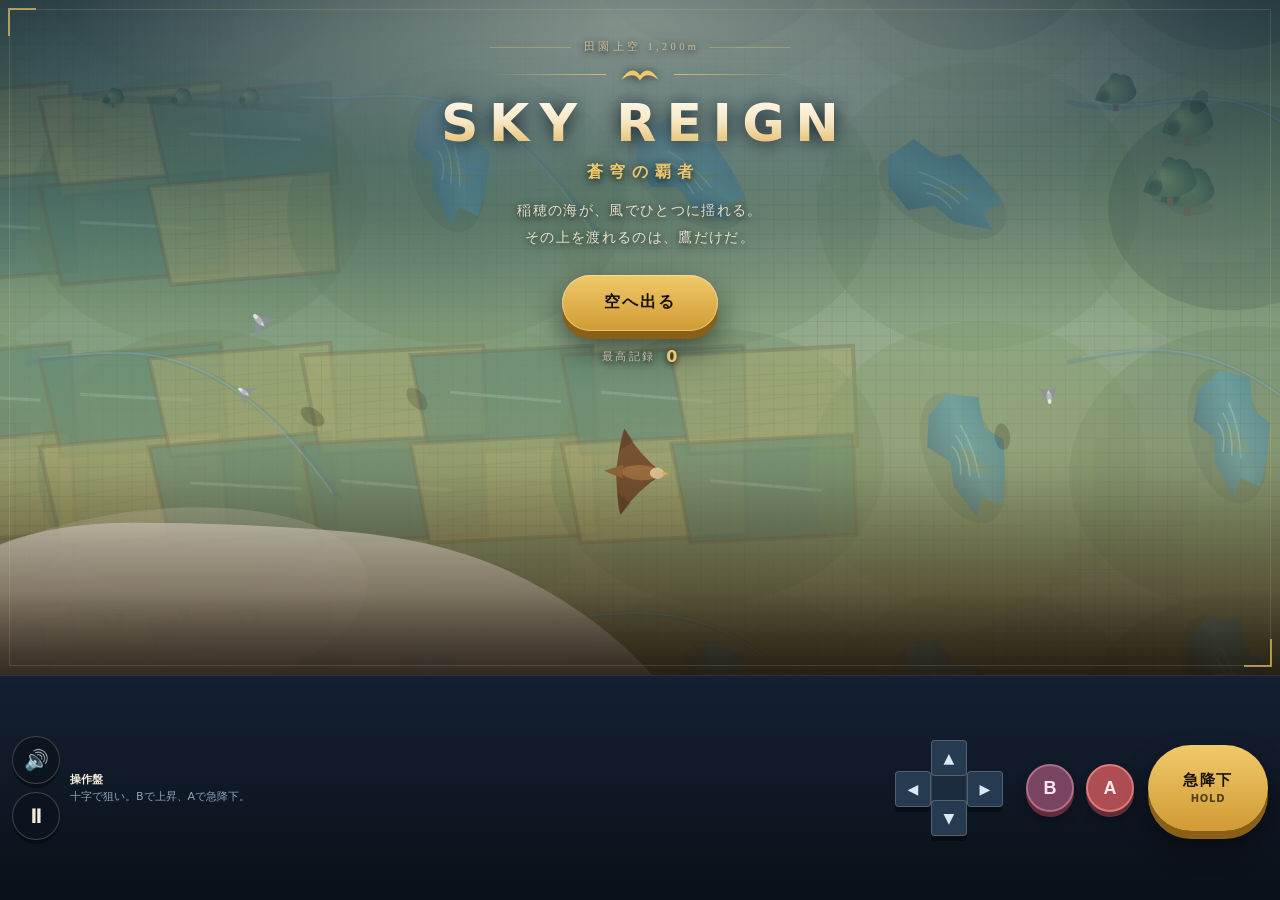
==== index.html @ 9cb368e4 "add Famicom-style d-pad and AB controls" ====
<!DOCTYPE html>
<html lang="ja">
<head>
<meta charset="utf-8">
<meta name="viewport" content="width=device-width,initial-scale=1,maximum-scale=1,user-scalable=no,viewport-fit=cover">
<title>SKY REIGN 〜蒼穹の覇者〜</title>
<meta property="og:title" content="SKY REIGN 〜蒼穹の覇者〜">
<meta property="og:description" content="スマホ・PCのブラウザで遊べる無料ゲームです。インストール不要！">
<meta property="og:url" content="https://titan11111.github.io/231-sky-reign/">
<meta property="og:type" content="website">
<meta name="twitter:card" content="summary">
<link rel="stylesheet" href="style.css">
</head>
<body>
<div id="safe-area-probe" aria-hidden="true"></div>
<div id="game-shell">
  <div id="game-stage">
    <div id="screen-wrap">
      <div class="veil" id="title">
        <div class="drift" aria-hidden="true">
          <svg class="drift-bird d1" viewBox="0 0 64 26"><path d="M2 21C13 4 24 3 32 15 40 3 51 4 62 21 49 12 39 13 32 22 25 13 15 12 2 21Z"/></svg>
          <svg class="drift-bird d2" viewBox="0 0 64 26"><path d="M2 21C13 4 24 3 32 15 40 3 51 4 62 21 49 12 39 13 32 22 25 13 15 12 2 21Z"/></svg>
          <svg class="drift-bird d3" viewBox="0 0 64 26"><path d="M2 21C13 4 24 3 32 15 40 3 51 4 62 21 49 12 39 13 32 22 25 13 15 12 2 21Z"/></svg>
          <svg class="drift-bird d4" viewBox="0 0 64 26"><path d="M2 21C13 4 24 3 32 15 40 3 51 4 62 21 49 12 39 13 32 22 25 13 15 12 2 21Z"/></svg>
        </div>
        <div class="frame" aria-hidden="true"></div>
        <div class="title-card">
          <p class="kicker" aria-hidden="true"><i></i><span>田園上空 1,200m</span><i></i></p>
          <div class="crest" aria-hidden="true">
            <i class="rule"></i>
            <svg class="crest-mark" viewBox="0 0 72 26"><path d="M4 22C16 3 27 2 36 14 45 2 56 3 68 22 53 11 43 12 36 23 29 12 19 11 4 22Z"/></svg>
            <i class="rule"></i>
          </div>
          <h1><span class="en">SKY REIGN</span><small>蒼穹の覇者</small></h1>
          <p class="lead">稲穂の海が、風でひとつに揺れる。<br>その上を渡れるのは、鷹だけだ。</p>
          <button type="button" class="game-btn" id="startBtn">空へ出る</button>
          <p class="best-line"><span>最高記録</span><b id="titleBest">0</b></p>
        </div>
      </div>
      <div class="veil hide" id="over">
        <div class="drift" aria-hidden="true">
          <svg class="drift-bird d2" viewBox="0 0 64 26"><path d="M2 21C13 4 24 3 32 15 40 3 51 4 62 21 49 12 39 13 32 22 25 13 15 12 2 21Z"/></svg>
          <svg class="drift-bird d3" viewBox="0 0 64 26"><path d="M2 21C13 4 24 3 32 15 40 3 51 4 62 21 49 12 39 13 32 22 25 13 15 12 2 21Z"/></svg>
          <svg class="drift-bird d4" viewBox="0 0 64 26"><path d="M2 21C13 4 24 3 32 15 40 3 51 4 62 21 49 12 39 13 32 22 25 13 15 12 2 21Z"/></svg>
        </div>
        <div class="frame" aria-hidden="true"></div>
        <div class="result-card">
          <p class="kicker"><i></i><span id="overKicker">日暮れ・帰巣</span><i></i></p>
          <h1 id="overTitle">狩り終了</h1>
          <p class="verse" id="overVerse">遠い山の端が赤い。明日、また同じ空へ。</p>
          <div class="score-block">
            <span class="score-label">総得点</span>
            <div class="big" id="finalScore">0</div>
          </div>
          <div class="row">
            <div>捕獲<b id="finalCatch">0</b></div>
            <div>最大コンボ<b id="finalCombo">0</b></div>
            <div>最高記録<b id="bestScore">0</b></div>
          </div>
          <button type="button" class="game-btn" id="againBtn">もう一度、空へ</button>
        </div>
      </div>
      <div class="veil hide" id="paused">
        <div class="frame" aria-hidden="true"></div>
        <h1>一時停止</h1>
        <p class="lead">下の ▶ でも戻れます。</p>
        <button type="button" class="game-btn" id="resumeBtn">再開する</button>
      </div>
      <canvas id="c" data-logical-width="390" data-logical-height="633"></canvas>
    </div>
  </div>
  <div id="control-deck" aria-label="操作盤">
    <div class="deck-tools">
      <button type="button" class="icon-btn" id="mute" aria-label="音のオン・オフ">🔊</button>
      <button type="button" class="icon-btn" id="pauseBtn" aria-label="一時停止">⏸</button>
    </div>
    <div class="deck-note"><b>操作盤</b><br>十字で狙い。Bで上昇、Aで急降下。</div>
    <div class="nes-dpad" aria-label="十字キー">
      <button type="button" class="dpad-key dpad-up" data-dir="up" aria-label="上">▲</button>
      <button type="button" class="dpad-key dpad-left" data-dir="left" aria-label="左">◀</button>
      <span class="dpad-center" aria-hidden="true"></span>
      <button type="button" class="dpad-key dpad-right" data-dir="right" aria-label="右">▶</button>
      <button type="button" class="dpad-key dpad-down" data-dir="down" aria-label="下">▼</button>
    </div>
    <div class="nes-actions" aria-label="ファミコンボタン">
      <button type="button" class="nes-button nes-b" data-action="rise" aria-label="Bボタン">B</button>
      <button type="button" class="nes-button nes-a" data-action="dive" aria-label="Aボタン">A</button>
    </div>
    <button type="button" id="btnDive" aria-label="急降下">急降下<small>HOLD</small></button>
  </div>
</div>
<audio id="bgmTitle" src="audio/open-sky.m4a" loop preload="none" playsinline webkit-playsinline></audio>
<audio id="bgmPlay" src="audio/soaring-horizons.m4a" loop preload="none" playsinline webkit-playsinline></audio>

<script src="script.js"></script>

</body>
</html>
---- style.css ----
*{margin:0;padding:0;box-sizing:border-box;-webkit-tap-highlight-color:transparent;
  -webkit-touch-callout:none;-webkit-user-select:none;user-select:none;touch-action:none}
html,body{width:100%;height:100%;overflow:hidden;overscroll-behavior:none;background:#0d1420;
  font-family:"Hiragino Kaku Gothic ProN","Yu Gothic",system-ui,sans-serif;
  color:#f2ead8;touch-action:none;user-select:none;position:fixed}
#safe-area-probe{position:fixed;left:0;top:0;width:1px;height:1px;
  --safe-top:env(safe-area-inset-top);--safe-bottom:env(safe-area-inset-bottom);
  visibility:hidden;pointer-events:none}

/* ハーネス契約: 上75% #game-stage / 下25% #control-deck。重ならない */
#game-shell{position:fixed;inset:0;width:100%;height:100%;height:100dvh;
  display:flex;flex-direction:column;touch-action:none}
#game-stage{position:relative;flex:0 0 75%;height:75%;min-height:0}
#screen-wrap{position:absolute;inset:0;overflow:hidden;background:#0d1420}
#c{display:block;position:absolute;inset:0;z-index:0;width:100%;height:100%;touch-action:none}
#control-deck{position:relative;flex:0 0 25%;height:25%;
  display:flex;align-items:center;gap:10px;
  padding:8px 12px max(8px,env(safe-area-inset-bottom,8px)) 12px;
  padding-left:max(12px,calc(12px + env(safe-area-inset-left,0px)));
  padding-right:max(12px,calc(12px + env(safe-area-inset-right,0px)));
  background:linear-gradient(180deg,#142033 0%,#0a1018 100%);
  border-top:1px solid rgba(242,234,216,.16);overflow:hidden;touch-action:none}
.deck-tools{display:flex;flex-direction:column;justify-content:center;gap:8px;flex-shrink:0}
.deck-note{flex:1 1 auto;font-size:11px;line-height:1.55;color:#8fa2b8;min-width:0}
.deck-note b{color:#f2ead8}

/* ファミコン配置：十字キーを左、B→Aを右に置く */
.nes-dpad{position:relative;flex:0 0 126px;width:126px;height:96px;filter:drop-shadow(0 5px 0 rgba(0,0,0,.35))}
.dpad-key,.dpad-center{position:absolute;width:36px;height:36px;min-width:36px;min-height:36px;padding:0;border-radius:4px;background:#263a51;border:1px solid rgba(242,234,216,.22);box-shadow:none;color:#dce8f5;font-size:14px;letter-spacing:0;z-index:1}
.dpad-key:active,.dpad-key.is-held{transform:translateY(2px);box-shadow:inset 0 0 0 2px rgba(240,201,106,.62);background:#355371}
.dpad-up{left:45px;top:0}.dpad-left{left:9px;top:31px}.dpad-right{right:9px;top:31px}.dpad-down{left:45px;bottom:0}
.dpad-center{left:45px;top:31px;background:#1c2b3d;border-color:rgba(242,234,216,.12);z-index:0}
.nes-actions{display:flex;align-items:center;gap:12px;flex:0 0 auto;padding:0 4px}
.nes-button{width:48px;height:48px;min-width:48px;min-height:48px;padding:0;border-radius:50%;font-family:Arial,sans-serif;font-size:18px;font-weight:900;letter-spacing:0;color:#ffe9ee;background:#a54857;border:2px solid #d2757e;box-shadow:0 5px 0 #622c3a,0 7px 12px rgba(0,0,0,.3)}
.nes-button:active,.nes-button.is-held{transform:translateY(4px) scale(.95);box-shadow:0 1px 0 #622c3a;background:#d0606b}
.nes-b{background:#78445f;border-color:#af6d8a}.nes-a{background:#af4d54;border-color:#dc7b78}

.veil{position:absolute;inset:0;z-index:2;display:flex;flex-direction:column;
  align-items:center;justify-content:center;gap:14px;padding:20px;text-align:center;
  background:radial-gradient(120% 90% at 50% 30%,rgba(20,38,58,.86),rgba(6,10,16,.96))}
.veil.hide{display:none}
h1{font-size:clamp(22px,7vw,36px);letter-spacing:.16em;font-weight:900;line-height:1.25}
h1 small{display:block;font-size:.38em;letter-spacing:.3em;font-weight:600;color:#d9b25e;margin-top:8px}
.lead{font-size:13px;line-height:1.8;color:#c3cedd;max-width:22em}
button{font:inherit;font-weight:800;letter-spacing:.14em;font-size:16px;color:#1a1206;
  background:linear-gradient(#f0c96a,#d19b34);border:0;border-radius:999px;
  padding:15px 42px;box-shadow:0 8px 0 #8a5f18,0 14px 26px rgba(0,0,0,.5);cursor:pointer;
  min-height:56px;touch-action:manipulation;transition:transform .08s ease,opacity .08s ease,box-shadow .08s ease}
button:active,button.is-pressed{transform:translateY(5px) scale(.98);box-shadow:0 3px 0 #8a5f18;opacity:.9}
.icon-btn{width:48px;height:48px;min-width:48px;min-height:48px;padding:0;letter-spacing:0;
  font-size:20px;border-radius:50%;color:#f2ead8;
  background:rgba(13,20,32,.92);border:1px solid rgba(242,234,216,.22);box-shadow:0 4px 0 rgba(0,0,0,.4)}
.icon-btn:active,.icon-btn.is-pressed{transform:scale(.92);box-shadow:0 2px 0 rgba(0,0,0,.4)}
#btnDive{flex:0 0 auto;min-width:120px;min-height:72px;height:min(86px,78%);
  padding:8px 22px;letter-spacing:.12em;font-size:15px;line-height:1.15}
#btnDive small{display:block;font-size:10px;letter-spacing:.08em;font-weight:600;opacity:.72;margin-top:4px}
#btnDive.is-held,#btnDive:active{transform:scale(.92) translateY(4px);box-shadow:0 2px 0 #8a5f18}
@media (max-width:720px){
  .deck-note{font-size:9px;line-height:1.45}
  .nes-dpad{flex-basis:108px;width:108px;height:84px;transform:scale(.88);transform-origin:center}
  .nes-actions{gap:6px;padding:0}
  .nes-button{width:42px;height:42px;min-width:42px;min-height:42px;font-size:16px}
  #btnDive{min-width:72px;padding:8px 10px;font-size:11px}
}
@media (max-width:470px){
  .deck-note{display:none}
  .deck-tools{gap:4px}
  .nes-dpad{flex-basis:104px;width:104px}
  .nes-actions{gap:4px}
  #btnDive{min-width:64px;padding-left:6px;padding-right:6px}
}
audio{position:absolute;width:0;height:0;opacity:0;pointer-events:none}
.big{font-size:clamp(34px,11.5vw,60px);font-weight:900;color:#f0c96a;line-height:1}
.row{display:flex;gap:0;font-size:13px;color:#9fb0c4}
.row b{display:block;font-size:20px;color:#f2ead8;font-weight:800;margin-top:4px}

/* ================= 共通の額縁と小見出し ================= */
.frame{position:absolute;inset:9px;z-index:1;pointer-events:none;
  border:1px solid rgba(240,201,106,.16)}
.frame::before,.frame::after{content:"";position:absolute;width:26px;height:26px;
  border:2px solid rgba(240,201,106,.66)}
.frame::before{top:-2px;left:-2px;border-right:0;border-bottom:0}
.frame::after{right:-2px;bottom:-2px;border-left:0;border-top:0}

.kicker{display:flex;align-items:center;gap:10px;width:min(300px,80vw);
  font-family:"Hiragino Mincho ProN","Yu Mincho",YuMincho,serif;
  font-size:10.5px;letter-spacing:.32em;text-indent:.32em;color:#cdbe9a;
  text-shadow:0 2px 6px rgba(0,0,0,.85)}
.kicker i{flex:1 1 auto;height:1px;background:rgba(240,201,106,.34)}
.kicker span{flex:0 0 auto;white-space:nowrap}

/* ================= タイトル幕：上空カントリー ================= */
#title{
  justify-content:flex-start;gap:0;overflow:hidden;
  padding:clamp(14px,5.2vh,40px) 20px 16px;
  background:
    radial-gradient(122% 72% at 50% 3%,rgba(186,220,240,.26) 0%,rgba(34,62,88,.10) 42%,rgba(0,0,0,0) 70%),
    linear-gradient(180deg,rgba(9,19,31,.66) 0%,rgba(12,26,40,.28) 26%,rgba(255,226,178,.05) 48%,rgba(255,196,126,.09) 66%,rgba(58,34,14,.34) 88%,rgba(26,15,7,.62) 100%);
}
/* 朝の光がゆっくり呼吸する */
@keyframes sun-breathe{0%,100%{opacity:.5}50%{opacity:.95}}
#title::before{content:"";position:absolute;inset:0;z-index:0;pointer-events:none;
  background:radial-gradient(62% 32% at 50% 3%,rgba(255,240,204,.28),rgba(255,240,204,0) 72%);
  animation:sun-breathe 11s ease-in-out infinite}
/* 地表側にたまる靄 */
#title::after{content:"";position:absolute;left:0;right:0;bottom:0;height:30%;z-index:0;pointer-events:none;
  background:linear-gradient(180deg,rgba(34,22,10,0),rgba(44,28,12,.30) 58%,rgba(20,12,6,.62) 100%)}

/* 上空を横切る鳥のシルエット */
.drift{position:absolute;inset:-10% -14%;z-index:0;pointer-events:none}
.drift-bird{position:absolute;left:0;width:46px;height:auto;opacity:0;
  fill:rgba(16,24,34,.78);will-change:transform,opacity;
  filter:drop-shadow(0 3px 6px rgba(0,0,0,.28))}
@keyframes drift-across{
  0%{transform:translate3d(-16vw,0,0) rotate(-5deg);opacity:0}
  9%{opacity:var(--o)}
  46%{transform:translate3d(48vw,-5vh,0) rotate(3deg)}
  91%{opacity:var(--o)}
  100%{transform:translate3d(126vw,2vh,0) rotate(-4deg);opacity:0}
}
.d1{--o:.36;width:60px;top:15%;animation:drift-across 33s linear infinite}
.d2{--o:.24;width:38px;top:30%;animation:drift-across 51s linear -13s infinite}
.d3{--o:.15;width:24px;top:8%;animation:drift-across 69s linear -35s infinite}
.d4{--o:.28;width:48px;top:72%;animation:drift-across 43s linear -24s infinite}
@media (prefers-reduced-motion:reduce){
  .drift-bird{animation:none;opacity:var(--o)}
  #title::before{animation:none;opacity:.7}
}

.title-card{position:relative;z-index:1;display:flex;flex-direction:column;align-items:center}
.crest{display:flex;align-items:center;gap:13px;width:min(304px,80vw);margin:13px 0 14px}
.crest .rule{flex:1 1 auto;height:1px;background:linear-gradient(90deg,rgba(240,201,106,0),rgba(240,201,106,.8))}
.crest .rule:last-child{background:linear-gradient(90deg,rgba(240,201,106,.8),rgba(240,201,106,0))}
.crest-mark{flex:0 0 auto;width:42px;height:auto;fill:#f0c96a;
  filter:drop-shadow(0 1px 4px rgba(0,0,0,.75))}

#title h1{font-size:clamp(30px,10.5vw,52px);letter-spacing:.2em;text-indent:.2em;
  line-height:1.06;color:#fbf4e4}
#title h1 .en{display:block;color:#fbf4e4;
  filter:drop-shadow(0 2px 10px rgba(6,14,24,.9)) drop-shadow(0 0 30px rgba(150,196,228,.28))}
@supports ((-webkit-background-clip:text) or (background-clip:text)){
  #title h1 .en{background:linear-gradient(180deg,#fffaf0 0%,#f7e8c6 44%,#e3b65f 100%);
    -webkit-background-clip:text;background-clip:text;-webkit-text-fill-color:transparent}
}
#title h1 small{font-family:"Hiragino Mincho ProN","Yu Mincho",YuMincho,serif;
  font-size:.30em;letter-spacing:.42em;text-indent:.42em;font-weight:600;color:#f0c96a;
  margin-top:13px;text-shadow:0 2px 10px rgba(0,0,0,.85)}
#title .lead{font-family:"Hiragino Mincho ProN","Yu Mincho",YuMincho,serif;
  margin-top:16px;font-size:13.5px;line-height:2;letter-spacing:.1em;color:#e8e1ce;max-width:22em;
  text-shadow:0 2px 8px rgba(0,0,0,.9)}
#title #startBtn{margin-top:24px;
  box-shadow:0 8px 0 #8a5f18,0 16px 34px rgba(0,0,0,.6),inset 0 0 0 1px rgba(255,242,208,.4)}
.best-line{display:flex;align-items:center;gap:11px;margin-top:16px;
  font-size:11px;letter-spacing:.22em;color:#c9bea7;text-shadow:0 2px 6px rgba(0,0,0,.85)}
.best-line b{font-size:16px;font-weight:800;letter-spacing:.05em;color:#f0c96a}

/* ================= エンディング幕：日暮れの田園 ================= */
#over{
  justify-content:flex-start;gap:0;overflow:hidden;
  padding:clamp(12px,4.4vh,34px) 20px 16px;
  background:
    radial-gradient(98% 42% at 50% 100%,rgba(255,172,84,.24) 0%,rgba(255,150,64,.05) 54%,rgba(0,0,0,0) 80%),
    linear-gradient(180deg,rgba(7,14,26,.88) 0%,rgba(16,28,44,.52) 32%,rgba(36,24,16,.20) 54%,rgba(52,30,12,.34) 80%,rgba(22,12,6,.66) 100%);
}
#over::after{content:"";position:absolute;left:0;right:0;bottom:0;height:40%;z-index:0;pointer-events:none;
  background:linear-gradient(180deg,rgba(60,32,10,0),rgba(58,30,10,.22) 60%,rgba(18,10,5,.56) 100%)}
.result-card{position:relative;z-index:1;display:flex;flex-direction:column;align-items:center}
#over h1{margin-top:14px;font-family:"Hiragino Mincho ProN","Yu Mincho",YuMincho,serif;
  font-size:clamp(24px,8vw,40px);letter-spacing:.24em;text-indent:.24em;font-weight:700;color:#fbf4e4;
  text-shadow:0 2px 12px rgba(0,0,0,.9),0 0 34px rgba(255,178,96,.24)}
#over h1.rank-high{color:#ffe6ab;text-shadow:0 2px 12px rgba(0,0,0,.9),0 0 40px rgba(255,196,104,.45)}
.verse{font-family:"Hiragino Mincho ProN","Yu Mincho",YuMincho,serif;
  margin-top:12px;font-size:12.5px;line-height:2;letter-spacing:.1em;color:#e4dac4;max-width:22em;
  text-shadow:0 2px 8px rgba(0,0,0,.9)}
.score-block{display:flex;flex-direction:column;align-items:center;gap:5px;margin-top:16px}
.score-label{font-size:10px;letter-spacing:.34em;text-indent:.34em;color:#c2b393}
#over .big{color:#f8d488;text-shadow:0 3px 16px rgba(0,0,0,.7),0 0 34px rgba(240,180,92,.3)}
#over .row{margin-top:16px;padding-top:13px;border-top:1px solid rgba(240,201,106,.22)}
#over .row div{padding:0 14px;font-size:10.5px;letter-spacing:.16em;color:#bdae92}
#over .row div+div{border-left:1px solid rgba(240,201,106,.18)}
#over .row b{font-size:19px;color:#f6ead2;letter-spacing:.02em}
#over #againBtn{margin-top:22px;
  box-shadow:0 8px 0 #8a5f18,0 16px 34px rgba(0,0,0,.6),inset 0 0 0 1px rgba(255,242,208,.4)}

/* ================= 一時停止幕 ================= */
#paused h1{font-family:"Hiragino Mincho ProN","Yu Mincho",YuMincho,serif;letter-spacing:.3em;text-indent:.3em}

/* 画面が低い端末（SE・横向き）では余白と字を詰める */
@media (max-height:620px){
  #title{padding-top:10px}
  .crest{margin:9px 0 10px}
  #title .lead{margin-top:11px;font-size:12.5px;line-height:1.85}
  #title #startBtn{margin-top:17px}
  .best-line{margin-top:11px}
  #over{padding-top:10px}
  #over h1{margin-top:9px}
  .verse{margin-top:8px;line-height:1.85}
  .score-block{margin-top:10px}
  #over .row{margin-top:11px;padding-top:9px}
  #over #againBtn{margin-top:15px}
}
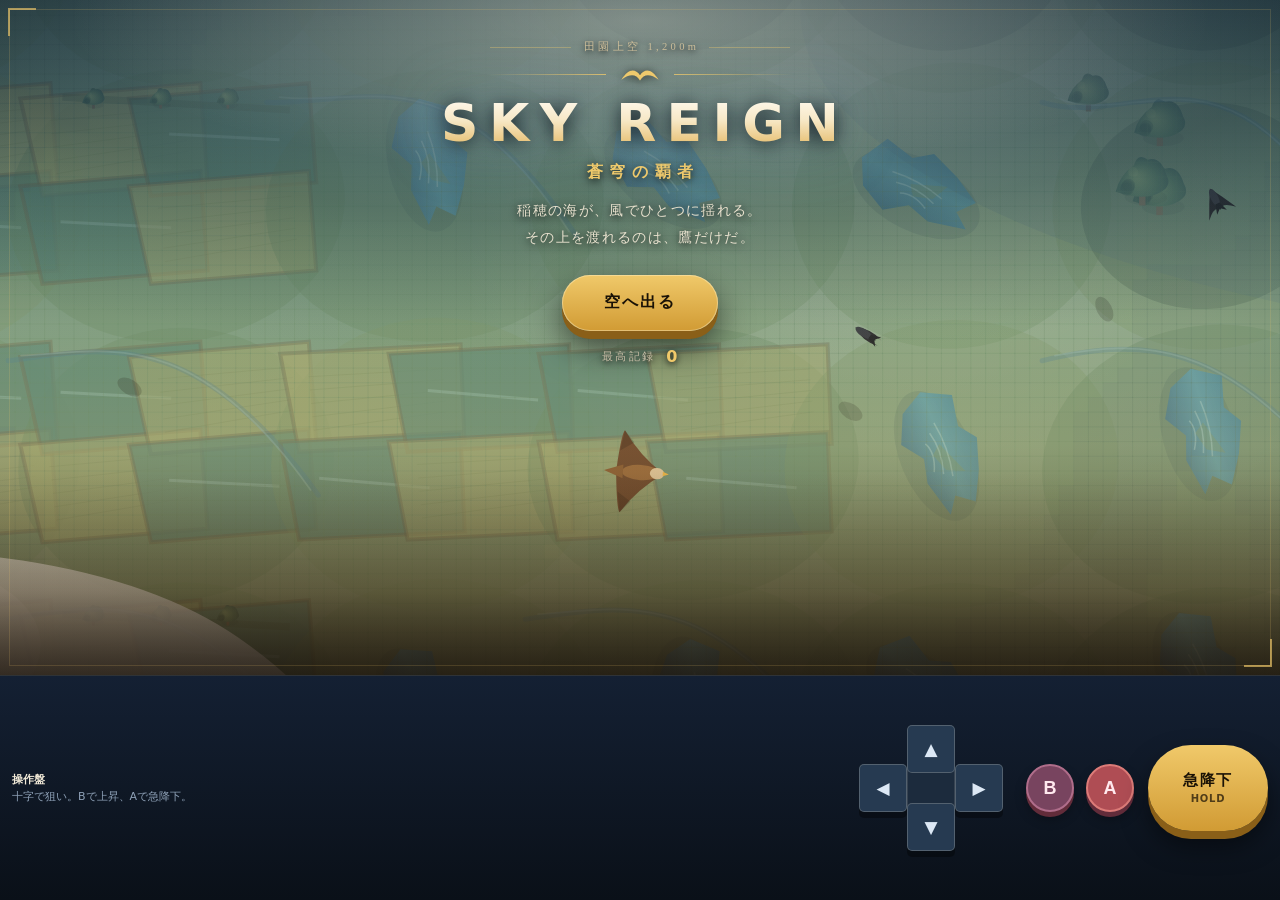
==== commit b756431e: "enlarge d-pad and remove deck icons" ====
--- a/index.html
+++ b/index.html
@@ -70,10 +70,6 @@
     </div>
   </div>
   <div id="control-deck" aria-label="操作盤">
-    <div class="deck-tools">
-      <button type="button" class="icon-btn" id="mute" aria-label="音のオン・オフ">🔊</button>
-      <button type="button" class="icon-btn" id="pauseBtn" aria-label="一時停止">⏸</button>
-    </div>
     <div class="deck-note"><b>操作盤</b><br>十字で狙い。Bで上昇、Aで急降下。</div>
     <div class="nes-dpad" aria-label="十字キー">
       <button type="button" class="dpad-key dpad-up" data-dir="up" aria-label="上">▲</button>
--- a/style.css
+++ b/style.css
@@ -20,16 +20,15 @@
   padding-right:max(12px,calc(12px + env(safe-area-inset-right,0px)));
   background:linear-gradient(180deg,#142033 0%,#0a1018 100%);
   border-top:1px solid rgba(242,234,216,.16);overflow:hidden;touch-action:none}
-.deck-tools{display:flex;flex-direction:column;justify-content:center;gap:8px;flex-shrink:0}
 .deck-note{flex:1 1 auto;font-size:11px;line-height:1.55;color:#8fa2b8;min-width:0}
 .deck-note b{color:#f2ead8}
 
 /* ファミコン配置：十字キーを左、B→Aを右に置く */
-.nes-dpad{position:relative;flex:0 0 126px;width:126px;height:96px;filter:drop-shadow(0 5px 0 rgba(0,0,0,.35))}
-.dpad-key,.dpad-center{position:absolute;width:36px;height:36px;min-width:36px;min-height:36px;padding:0;border-radius:4px;background:#263a51;border:1px solid rgba(242,234,216,.22);box-shadow:none;color:#dce8f5;font-size:14px;letter-spacing:0;z-index:1}
+.nes-dpad{position:relative;flex:0 0 162px;width:162px;height:126px;filter:drop-shadow(0 6px 0 rgba(0,0,0,.35))}
+.dpad-key,.dpad-center{position:absolute;width:48px;height:48px;min-width:48px;min-height:48px;padding:0;border-radius:5px;background:#263a51;border:1px solid rgba(242,234,216,.22);box-shadow:none;color:#dce8f5;font-size:17px;letter-spacing:0;z-index:1}
 .dpad-key:active,.dpad-key.is-held{transform:translateY(2px);box-shadow:inset 0 0 0 2px rgba(240,201,106,.62);background:#355371}
-.dpad-up{left:45px;top:0}.dpad-left{left:9px;top:31px}.dpad-right{right:9px;top:31px}.dpad-down{left:45px;bottom:0}
-.dpad-center{left:45px;top:31px;background:#1c2b3d;border-color:rgba(242,234,216,.12);z-index:0}
+.dpad-up{left:57px;top:0}.dpad-left{left:9px;top:39px}.dpad-right{right:9px;top:39px}.dpad-down{left:57px;bottom:0}
+.dpad-center{left:57px;top:39px;background:#1c2b3d;border-color:rgba(242,234,216,.12);z-index:0}
 .nes-actions{display:flex;align-items:center;gap:12px;flex:0 0 auto;padding:0 4px}
 .nes-button{width:48px;height:48px;min-width:48px;min-height:48px;padding:0;border-radius:50%;font-family:Arial,sans-serif;font-size:18px;font-weight:900;letter-spacing:0;color:#ffe9ee;background:#a54857;border:2px solid #d2757e;box-shadow:0 5px 0 #622c3a,0 7px 12px rgba(0,0,0,.3)}
 .nes-button:active,.nes-button.is-held{transform:translateY(4px) scale(.95);box-shadow:0 1px 0 #622c3a;background:#d0606b}
@@ -57,15 +56,14 @@
 #btnDive.is-held,#btnDive:active{transform:scale(.92) translateY(4px);box-shadow:0 2px 0 #8a5f18}
 @media (max-width:720px){
   .deck-note{font-size:9px;line-height:1.45}
-  .nes-dpad{flex-basis:108px;width:108px;height:84px;transform:scale(.88);transform-origin:center}
+  .nes-dpad{flex-basis:142px;width:142px;height:112px;transform:scale(.9);transform-origin:center}
   .nes-actions{gap:6px;padding:0}
   .nes-button{width:42px;height:42px;min-width:42px;min-height:42px;font-size:16px}
   #btnDive{min-width:72px;padding:8px 10px;font-size:11px}
 }
 @media (max-width:470px){
   .deck-note{display:none}
-  .deck-tools{gap:4px}
-  .nes-dpad{flex-basis:104px;width:104px}
+  .nes-dpad{flex-basis:132px;width:132px}
   .nes-actions{gap:4px}
   #btnDive{min-width:64px;padding-left:6px;padding-right:6px}
 }
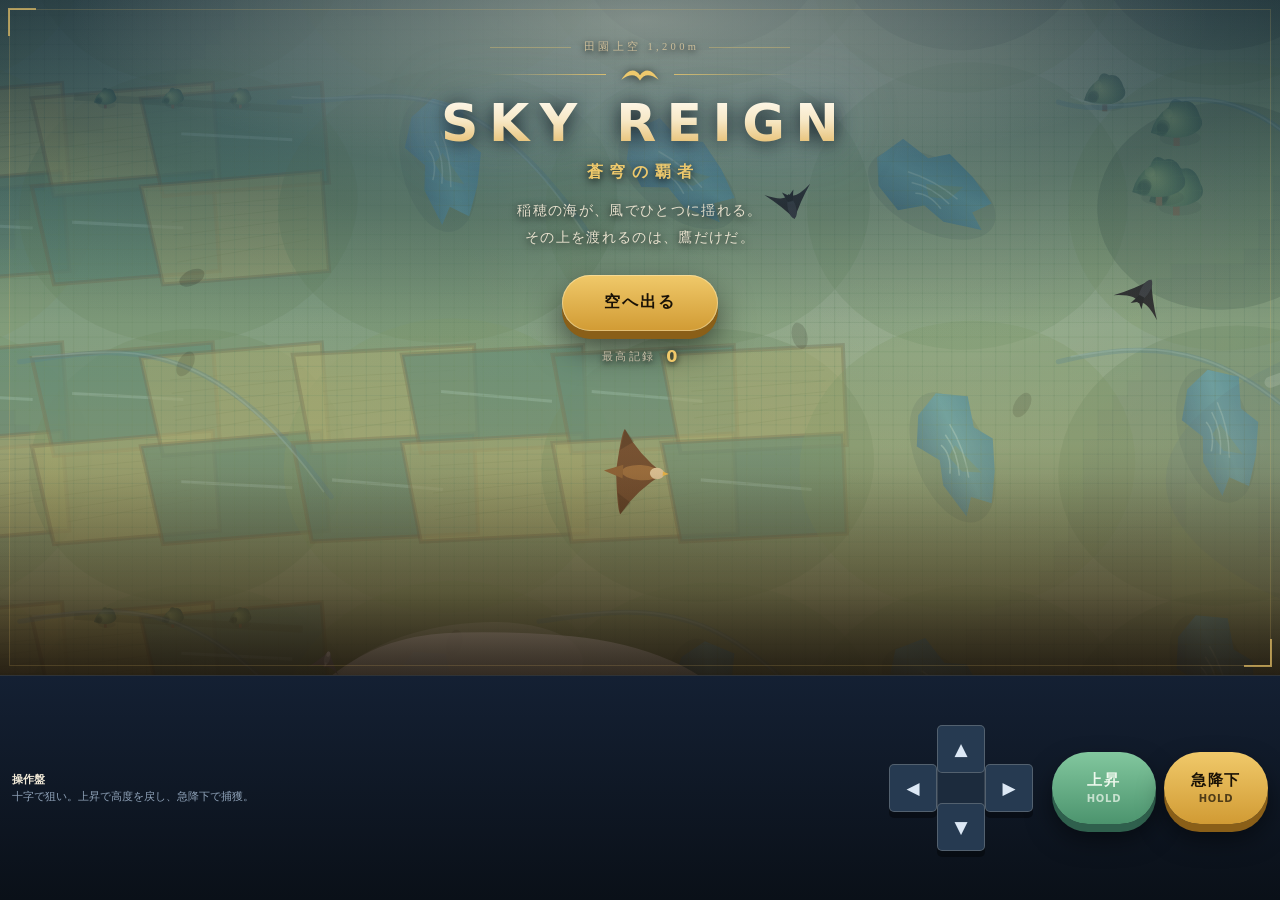
==== commit a6248b27: "add rise control for altitude management" ====
--- a/index.html
+++ b/index.html
@@ -70,7 +70,7 @@
     </div>
   </div>
   <div id="control-deck" aria-label="操作盤">
-    <div class="deck-note"><b>操作盤</b><br>十字で狙い。Bで上昇、Aで急降下。</div>
+    <div class="deck-note"><b>操作盤</b><br>十字で狙い。上昇で高度を戻し、急降下で捕獲。</div>
     <div class="nes-dpad" aria-label="十字キー">
       <button type="button" class="dpad-key dpad-up" data-dir="up" aria-label="上">▲</button>
       <button type="button" class="dpad-key dpad-left" data-dir="left" aria-label="左">◀</button>
@@ -78,11 +78,10 @@
       <button type="button" class="dpad-key dpad-right" data-dir="right" aria-label="右">▶</button>
       <button type="button" class="dpad-key dpad-down" data-dir="down" aria-label="下">▼</button>
     </div>
-    <div class="nes-actions" aria-label="ファミコンボタン">
-      <button type="button" class="nes-button nes-b" data-action="rise" aria-label="Bボタン">B</button>
-      <button type="button" class="nes-button nes-a" data-action="dive" aria-label="Aボタン">A</button>
+    <div class="flight-actions" aria-label="飛行操作">
+      <button type="button" id="btnRise" aria-label="上昇">上昇<small>HOLD</small></button>
+      <button type="button" id="btnDive" aria-label="急降下">急降下<small>HOLD</small></button>
     </div>
-    <button type="button" id="btnDive" aria-label="急降下">急降下<small>HOLD</small></button>
   </div>
 </div>
 <audio id="bgmTitle" src="audio/open-sky.m4a" loop preload="none" playsinline webkit-playsinline></audio>
--- a/style.css
+++ b/style.css
@@ -29,10 +29,6 @@
 .dpad-key:active,.dpad-key.is-held{transform:translateY(2px);box-shadow:inset 0 0 0 2px rgba(240,201,106,.62);background:#355371}
 .dpad-up{left:57px;top:0}.dpad-left{left:9px;top:39px}.dpad-right{right:9px;top:39px}.dpad-down{left:57px;bottom:0}
 .dpad-center{left:57px;top:39px;background:#1c2b3d;border-color:rgba(242,234,216,.12);z-index:0}
-.nes-actions{display:flex;align-items:center;gap:12px;flex:0 0 auto;padding:0 4px}
-.nes-button{width:48px;height:48px;min-width:48px;min-height:48px;padding:0;border-radius:50%;font-family:Arial,sans-serif;font-size:18px;font-weight:900;letter-spacing:0;color:#ffe9ee;background:#a54857;border:2px solid #d2757e;box-shadow:0 5px 0 #622c3a,0 7px 12px rgba(0,0,0,.3)}
-.nes-button:active,.nes-button.is-held{transform:translateY(4px) scale(.95);box-shadow:0 1px 0 #622c3a;background:#d0606b}
-.nes-b{background:#78445f;border-color:#af6d8a}.nes-a{background:#af4d54;border-color:#dc7b78}
 
 .veil{position:absolute;inset:0;z-index:2;display:flex;flex-direction:column;
   align-items:center;justify-content:center;gap:14px;padding:20px;text-align:center;
@@ -50,22 +46,23 @@
   font-size:20px;border-radius:50%;color:#f2ead8;
   background:rgba(13,20,32,.92);border:1px solid rgba(242,234,216,.22);box-shadow:0 4px 0 rgba(0,0,0,.4)}
 .icon-btn:active,.icon-btn.is-pressed{transform:scale(.92);box-shadow:0 2px 0 rgba(0,0,0,.4)}
-#btnDive{flex:0 0 auto;min-width:120px;min-height:72px;height:min(86px,78%);
+.flight-actions{display:flex;align-items:center;gap:8px;flex:0 0 auto}
+#btnDive,#btnRise{flex:0 0 auto;min-width:104px;min-height:72px;height:min(86px,78%);
   padding:8px 22px;letter-spacing:.12em;font-size:15px;line-height:1.15}
-#btnDive small{display:block;font-size:10px;letter-spacing:.08em;font-weight:600;opacity:.72;margin-top:4px}
-#btnDive.is-held,#btnDive:active{transform:scale(.92) translateY(4px);box-shadow:0 2px 0 #8a5f18}
+#btnDive small,#btnRise small{display:block;font-size:10px;letter-spacing:.08em;font-weight:600;opacity:.72;margin-top:4px}
+#btnDive.is-held,#btnDive:active,#btnRise.is-held,#btnRise:active{transform:scale(.92) translateY(4px);box-shadow:0 2px 0 #8a5f18}
+#btnRise{color:#eef8ed;background:linear-gradient(#82c79e,#4c946e);box-shadow:0 8px 0 #2f604d,0 14px 26px rgba(0,0,0,.5)}
+#btnRise.is-held,#btnRise:active{box-shadow:0 2px 0 #2f604d}
 @media (max-width:720px){
   .deck-note{font-size:9px;line-height:1.45}
   .nes-dpad{flex-basis:142px;width:142px;height:112px;transform:scale(.9);transform-origin:center}
-  .nes-actions{gap:6px;padding:0}
-  .nes-button{width:42px;height:42px;min-width:42px;min-height:42px;font-size:16px}
-  #btnDive{min-width:72px;padding:8px 10px;font-size:11px}
+  #btnDive,#btnRise{min-width:72px;padding:8px 10px;font-size:11px}
 }
 @media (max-width:470px){
   .deck-note{display:none}
   .nes-dpad{flex-basis:132px;width:132px}
-  .nes-actions{gap:4px}
-  #btnDive{min-width:64px;padding-left:6px;padding-right:6px}
+  .flight-actions{gap:4px}
+  #btnDive,#btnRise{min-width:64px;padding-left:6px;padding-right:6px}
 }
 audio{position:absolute;width:0;height:0;opacity:0;pointer-events:none}
 .big{font-size:clamp(34px,11.5vw,60px);font-weight:900;color:#f0c96a;line-height:1}
